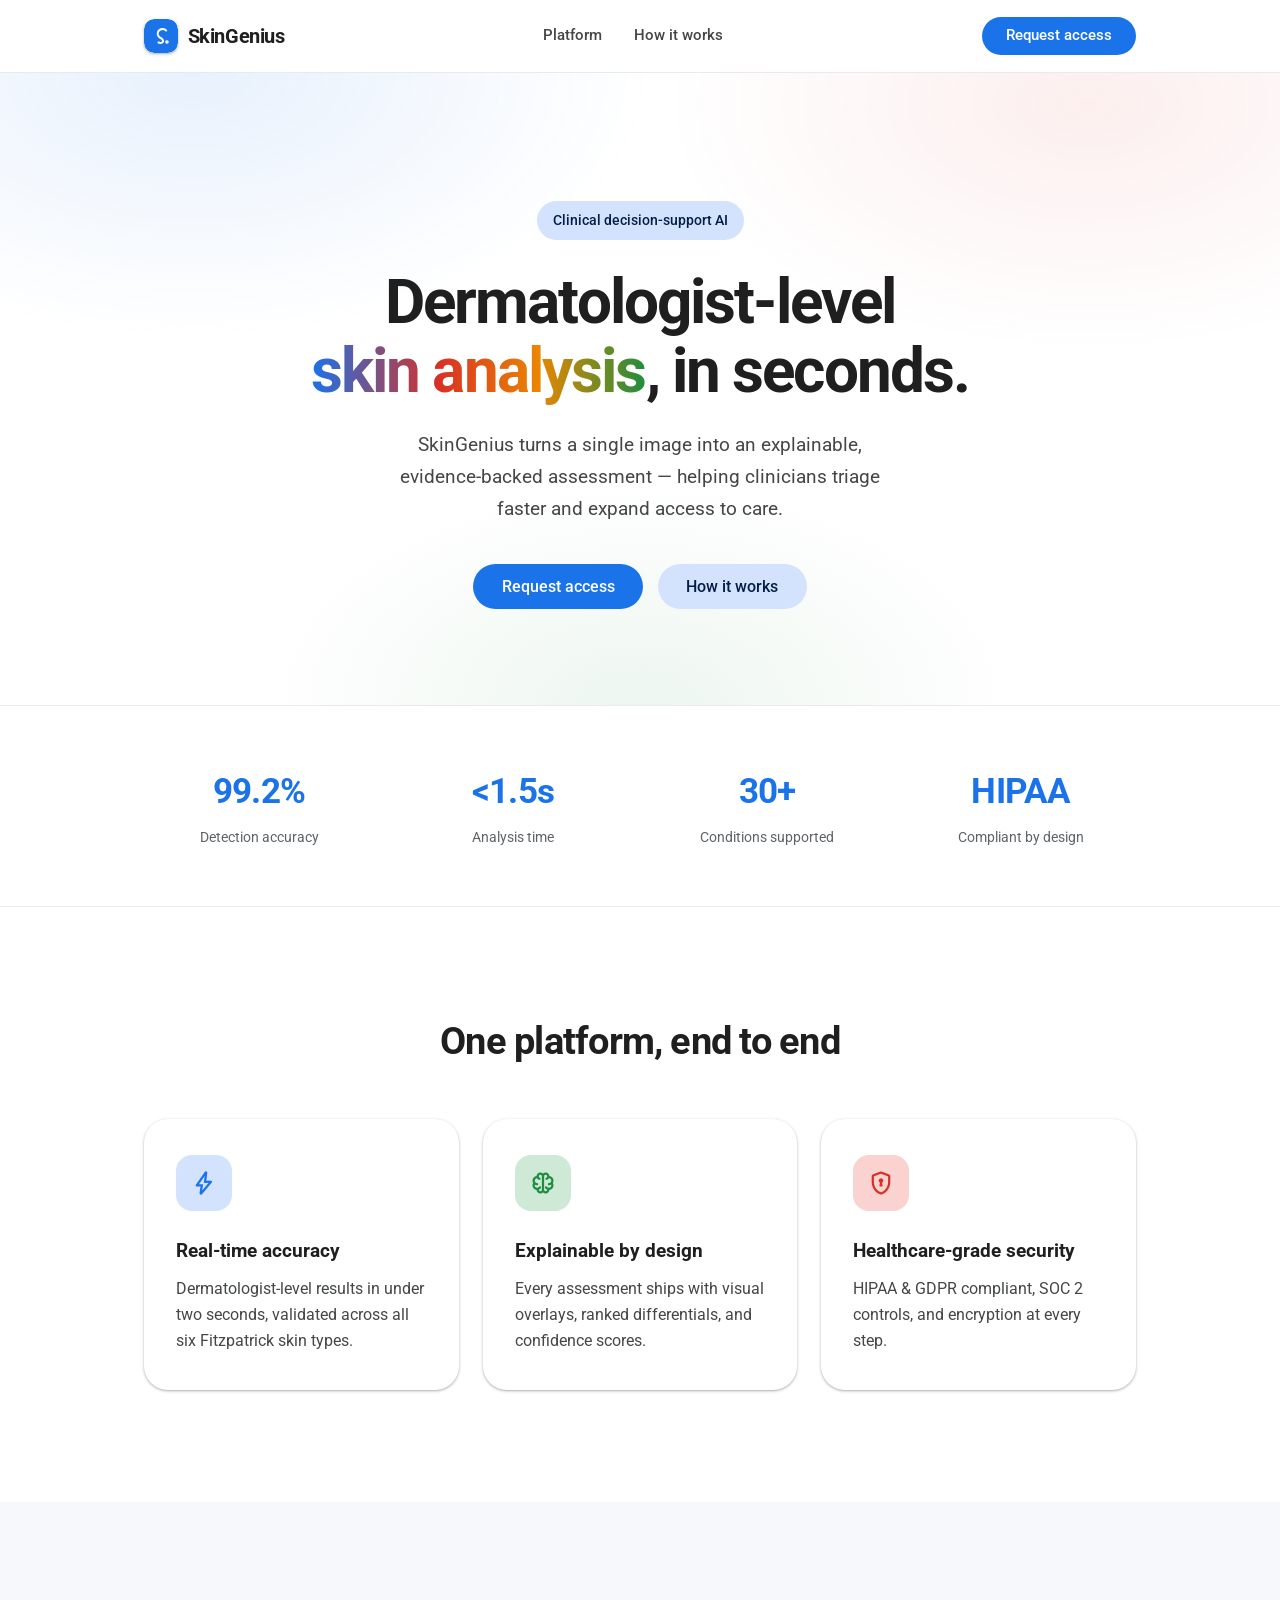
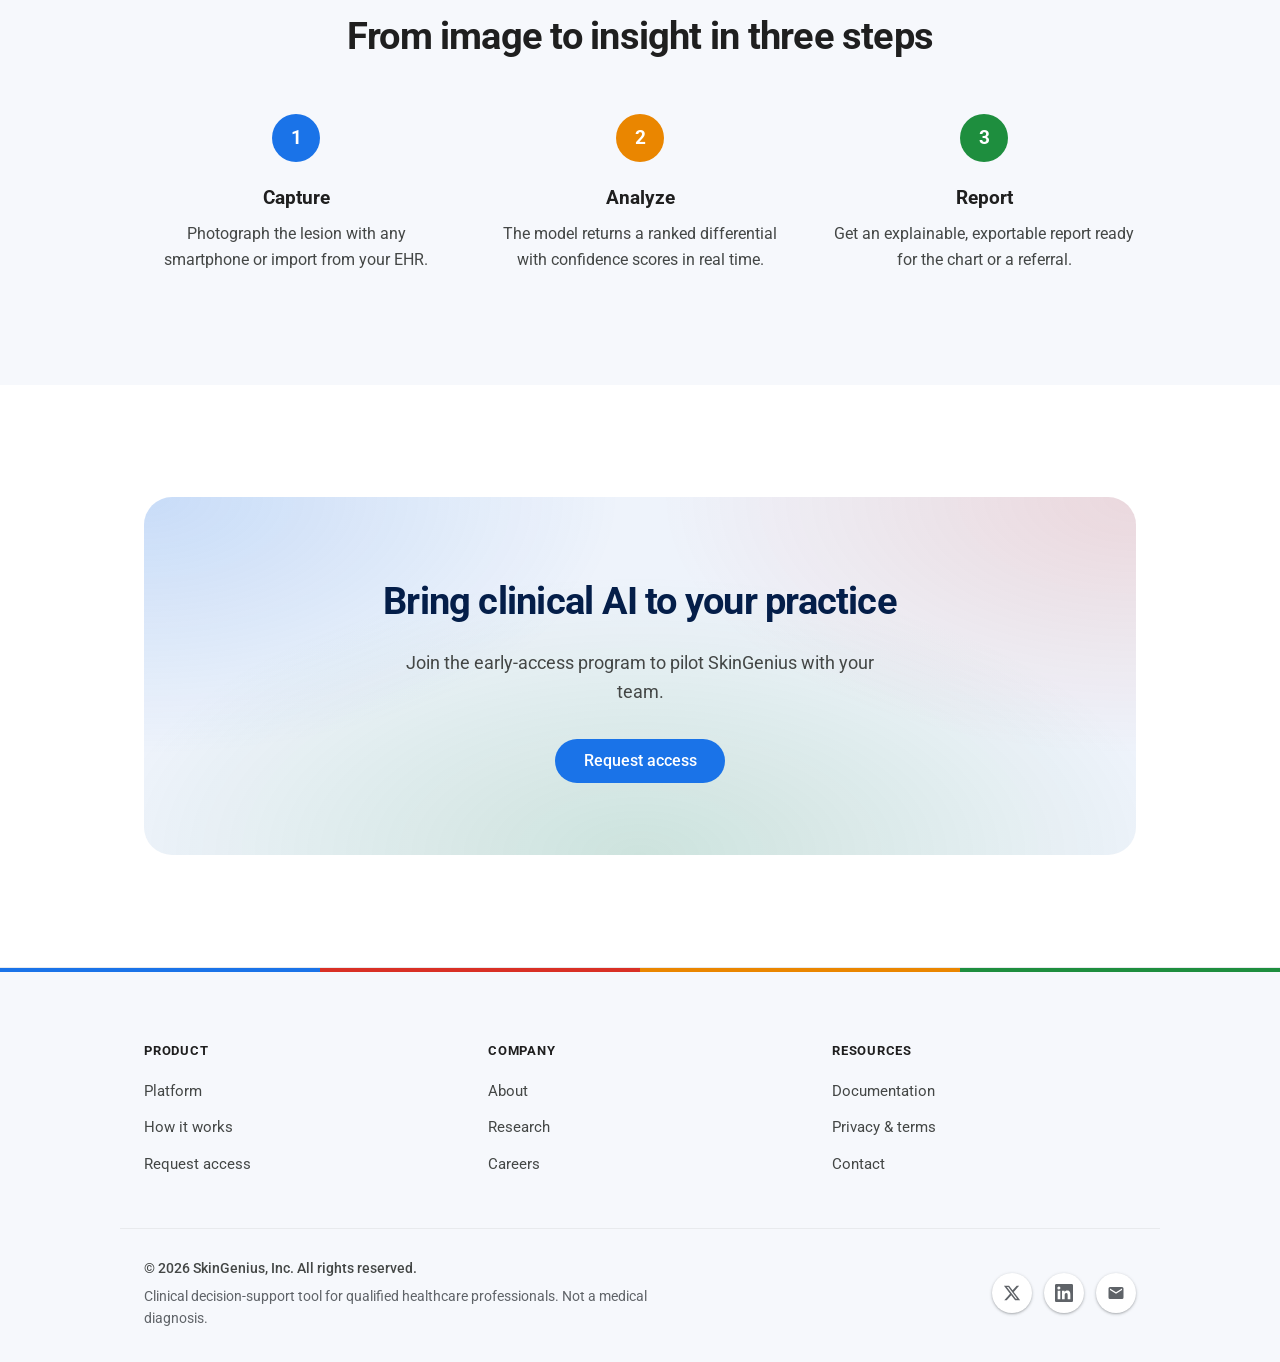
==== index.html @ 60e7fe48 "Reorganize footer into clean professional structure - Three evenly-spaced link columns (Product/Comp" ====
<!DOCTYPE html>
<html lang="en">
<head>
  <meta charset="UTF-8" />
  <meta name="viewport" content="width=device-width, initial-scale=1.0" />
  <meta
    name="description"
    content="SkinGenius — clinical AI that analyzes skin conditions in seconds, with dermatologist-level accuracy and healthcare-grade security."
  />
  <meta name="theme-color" content="#1a73e8" />
  <meta property="og:title" content="SkinGenius — Clinical AI for Skin Analysis" />
  <meta property="og:description" content="Dermatologist-level skin analysis in seconds." />
  <meta property="og:url" content="https://skingenius.app/" />
  <title>SkinGenius — Clinical AI for Skin Analysis</title>

  <link rel="preconnect" href="https://fonts.googleapis.com" />
  <link rel="preconnect" href="https://fonts.gstatic.com" crossorigin />
  <link
    href="https://fonts.googleapis.com/css2?family=Roboto:wght@400;500;700&display=swap"
    rel="stylesheet"
  />
  <link
    href="https://fonts.googleapis.com/css2?family=Material+Symbols+Rounded:opsz,wght,FILL,GRAD@24,400,0,0&icon_names=bolt,encrypted,neurology&display=block"
    rel="stylesheet"
  />

  <link rel="stylesheet" href="style.css" />
</head>
<body>
  <!-- ===== HEADER ===== -->
  <header class="header" id="top">
    <div class="container header-inner">
      <a class="logo" href="#top" aria-label="SkinGenius home">
        <svg class="logo-mark" viewBox="0 0 40 40" aria-hidden="true">
          <rect width="40" height="40" rx="12" fill="#1a73e8" />
          <path d="M26 13.5c-2-2-5.5-2.2-7.8-.4-2.3 1.8-2.7 5-1 7.3.9 1.2 2.3 1.9 3.6 2.8 1.3.9 2.2 2.4 1.2 3.9-1 1.5-3.4 1.6-5 .5"
            fill="none" stroke="#fff" stroke-width="2.4" stroke-linecap="round" />
          <circle cx="27" cy="27" r="2.1" fill="#fff" />
        </svg>
        <span class="logo-text">SkinGenius</span>
      </a>

      <nav class="nav" aria-label="Primary">
        <a href="#features">Platform</a>
        <a href="#how">How it works</a>
      </nav>

      <a class="btn btn-filled" href="#access">Request access</a>
    </div>
  </header>

  <main>
    <!-- ===== HERO ===== -->
    <section class="hero">
      <div class="container">
        <span class="chip">Clinical decision-support AI</span>
        <h1 class="hero-title">
          Dermatologist-level<br /><span class="grad-word">skin analysis</span>, in seconds.
        </h1>
        <p class="hero-sub">
          SkinGenius turns a single image into an explainable, evidence-backed
          assessment — helping clinicians triage faster and expand access to care.
        </p>
        <div class="hero-actions">
          <a class="btn btn-filled btn-lg" href="#access">Request access</a>
          <a class="btn btn-tonal btn-lg" href="#how">How it works</a>
        </div>
      </div>
    </section>

    <!-- ===== STATS ===== -->
    <section class="stats-band">
      <div class="container stats">
        <div class="stat"><dt class="c-blue">99.2%</dt><dd>Detection accuracy</dd></div>
        <div class="stat"><dt class="c-red">&lt;1.5s</dt><dd>Analysis time</dd></div>
        <div class="stat"><dt class="c-yellow">30+</dt><dd>Conditions supported</dd></div>
        <div class="stat"><dt class="c-green">HIPAA</dt><dd>Compliant by design</dd></div>
      </div>
    </section>

    <!-- ===== FEATURES ===== -->
    <section class="features" id="features">
      <div class="container">
        <h2 class="section-title">One platform, end to end</h2>
        <div class="feature-grid">
          <article class="card feature">
            <span class="feature-icon tone-blue"><span class="material-symbols-rounded" aria-hidden="true">bolt</span></span>
            <h3>Real-time accuracy</h3>
            <p>Dermatologist-level results in under two seconds, validated across all six Fitzpatrick skin types.</p>
          </article>
          <article class="card feature">
            <span class="feature-icon tone-green"><span class="material-symbols-rounded" aria-hidden="true">neurology</span></span>
            <h3>Explainable by design</h3>
            <p>Every assessment ships with visual overlays, ranked differentials, and confidence scores.</p>
          </article>
          <article class="card feature">
            <span class="feature-icon tone-red"><span class="material-symbols-rounded" aria-hidden="true">encrypted</span></span>
            <h3>Healthcare-grade security</h3>
            <p>HIPAA &amp; GDPR compliant, SOC 2 controls, and encryption at every step.</p>
          </article>
        </div>
      </div>
    </section>

    <!-- ===== HOW IT WORKS ===== -->
    <section class="how" id="how">
      <div class="container">
        <h2 class="section-title">From image to insight in three steps</h2>
        <ol class="steps">
          <li class="step"><span class="step-num bg-blue">1</span><h3>Capture</h3><p>Photograph the lesion with any smartphone or import from your EHR.</p></li>
          <li class="step"><span class="step-num bg-yellow">2</span><h3>Analyze</h3><p>The model returns a ranked differential with confidence scores in real time.</p></li>
          <li class="step"><span class="step-num bg-green">3</span><h3>Report</h3><p>Get an explainable, exportable report ready for the chart or a referral.</p></li>
        </ol>
      </div>
    </section>

    <!-- ===== CTA ===== -->
    <section class="cta" id="access">
      <div class="container">
        <div class="cta-inner">
          <h2 class="cta-title">Bring clinical AI to your practice</h2>
          <p class="cta-text">Join the early-access program to pilot SkinGenius with your team.</p>
          <a class="btn btn-filled btn-lg" href="mailto:access@skingenius.app">Request access</a>
        </div>
      </div>
    </section>
  </main>

  <!-- ===== FOOTER ===== -->
  <footer class="footer" id="footer">
    <!-- Google four-color accent -->
    <div class="footer-accent" aria-hidden="true"></div>

    <div class="container footer-grid">
      <div class="footer-col">
        <h4>Product</h4>
        <a href="#features">Platform</a>
        <a href="#how">How it works</a>
        <a href="#access">Request access</a>
      </div>

      <div class="footer-col">
        <h4>Company</h4>
        <a href="#">About</a>
        <a href="#">Research</a>
        <a href="#">Careers</a>
      </div>

      <div class="footer-col">
        <h4>Resources</h4>
        <a href="#">Documentation</a>
        <a href="#">Privacy &amp; terms</a>
        <a href="mailto:contact@skingenius.app">Contact</a>
      </div>
    </div>

    <div class="container footer-bottom">
      <div class="footer-bottom-text">
        <p class="footer-copy">© 2026 SkinGenius, Inc. All rights reserved.</p>
        <p class="footer-disclaimer">
          Clinical decision-support tool for qualified healthcare professionals. Not a medical diagnosis.
        </p>
      </div>

      <div class="footer-social">
        <a href="https://x.com/skingeniusx" target="_blank" rel="noopener" aria-label="SkinGenius on X" class="social social-blue">
          <svg viewBox="0 0 24 24" fill="currentColor" aria-hidden="true"><path d="M18.244 2.25h3.308l-7.227 8.26 8.502 11.24H16.17l-5.214-6.817L4.99 21.75H1.68l7.73-8.835L1.254 2.25H8.08l4.713 6.231zm-1.161 17.52h1.833L7.084 4.126H5.117z"/></svg>
        </a>
        <a href="https://www.linkedin.com/company/skingenius" target="_blank" rel="noopener" aria-label="SkinGenius on LinkedIn" class="social social-green">
          <svg viewBox="0 0 24 24" fill="currentColor" aria-hidden="true"><path d="M20.45 20.45h-3.56v-5.57c0-1.33-.02-3.04-1.85-3.04-1.85 0-2.13 1.45-2.13 2.94v5.67H9.35V9h3.42v1.56h.05c.48-.9 1.64-1.85 3.37-1.85 3.6 0 4.27 2.37 4.27 5.46v6.28zM5.34 7.43a2.07 2.07 0 1 1 0-4.13 2.07 2.07 0 0 1 0 4.13zM7.12 20.45H3.55V9h3.57v11.45zM22.22 0H1.77C.79 0 0 .77 0 1.73v20.54C0 23.22.79 24 1.77 24h20.45c.98 0 1.78-.78 1.78-1.73V1.73C24 .77 23.2 0 22.22 0z"/></svg>
        </a>
        <a href="mailto:contact@skingenius.app" aria-label="Email SkinGenius" class="social social-red">
          <svg viewBox="0 0 24 24" fill="currentColor" aria-hidden="true"><path d="M20 4H4a2 2 0 0 0-2 2v12a2 2 0 0 0 2 2h16a2 2 0 0 0 2-2V6a2 2 0 0 0-2-2zm0 4-8 5-8-5V6l8 5 8-5z"/></svg>
        </a>
      </div>
    </div>
  </footer>
</body>
</html>
---- style.css ----
/* ============================================================
   SkinGenius — Google Material, kept clean & beautiful
   Roboto · pill buttons · tonal surfaces · soft elevation
============================================================ */

.material-symbols-rounded {
  font-family: "Material Symbols Rounded";
  font-weight: normal;
  line-height: 1;
  -webkit-font-smoothing: antialiased;
}

:root {
  /* Google colors */
  --blue: #1a73e8;
  --blue-dark: #1559b8;
  --green: #1e8e3e;
  --red: #d93025;
  --yellow: #ea8600;

  /* Material roles */
  --primary: #1a73e8;
  --primary-container: #d3e3fd;
  --on-primary-container: #041e49;

  --ink: #1f1f1f;          /* on-surface */
  --body: #444746;         /* on-surface-variant */
  --muted: #5f6368;
  --line: #e8eaed;         /* outline-variant */

  --surface: #ffffff;
  --surface-soft: #f6f8fc; /* tonal surface */

  --max: 1040px;
  --gutter: 1.5rem;

  /* Material elevation */
  --elev-1: 0 1px 2px rgba(60, 64, 67, 0.3), 0 1px 3px 1px rgba(60, 64, 67, 0.1);
  --elev-2: 0 1px 2px rgba(60, 64, 67, 0.3), 0 2px 6px 2px rgba(60, 64, 67, 0.12);
}

*,
*::before,
*::after {
  margin: 0;
  padding: 0;
  box-sizing: border-box;
}

html {
  scroll-behavior: smooth;
}

body {
  font-family: "Roboto", -apple-system, BlinkMacSystemFont, "Segoe UI", Arial, sans-serif;
  background: var(--surface);
  color: var(--body);
  line-height: 1.65;
  font-size: 1.0625rem;
  -webkit-font-smoothing: antialiased;
  -moz-osx-font-smoothing: grayscale;
}

a {
  color: inherit;
  text-decoration: none;
}

.container {
  width: 100%;
  max-width: var(--max);
  margin-inline: auto;
  padding-inline: var(--gutter);
}

/* ---------- Buttons (Material pills) ---------- */
.btn {
  display: inline-flex;
  align-items: center;
  justify-content: center;
  font-family: inherit;
  font-weight: 500;
  font-size: 0.95rem;
  line-height: 1;
  padding: 0.7rem 1.5rem;
  border: none;
  border-radius: 999px;
  cursor: pointer;
  transition: background-color 0.18s ease, box-shadow 0.18s ease, transform 0.15s ease;
}

.btn:active {
  transform: scale(0.97);
}

.btn-lg {
  padding: 0.9rem 1.8rem;
  font-size: 1rem;
}

.btn-filled {
  background: var(--primary);
  color: #fff;
}

.btn-filled:hover {
  background: var(--blue-dark);
  box-shadow: var(--elev-2);
}

.btn-tonal {
  background: var(--primary-container);
  color: var(--on-primary-container);
}

.btn-tonal:hover {
  box-shadow: var(--elev-1);
}

/* ---------- Header ---------- */
.header {
  position: sticky;
  top: 0;
  z-index: 50;
  background: rgba(255, 255, 255, 0.85);
  backdrop-filter: blur(10px);
  -webkit-backdrop-filter: blur(10px);
  border-bottom: 1px solid var(--line);
}

.header-inner {
  display: flex;
  align-items: center;
  justify-content: space-between;
  height: 72px;
}

.logo {
  display: inline-flex;
  align-items: center;
  gap: 0.6rem;
}

.logo-mark {
  width: 34px;
  height: 34px;
  display: block;
  border-radius: 10px;
  box-shadow: var(--elev-1);
}

.logo-text {
  font-size: 1.25rem;
  font-weight: 700;
  letter-spacing: -0.02em;
  color: var(--ink);
}

.nav {
  display: flex;
  gap: 2rem;
  margin-inline: auto;
}

.nav a {
  font-size: 0.95rem;
  font-weight: 500;
  color: var(--body);
  transition: color 0.18s ease;
}

.nav a:hover {
  color: var(--primary);
}

/* ---------- Hero ---------- */
.hero {
  position: relative;
  text-align: center;
  padding: clamp(4.5rem, 11vw, 8rem) 0 clamp(3.5rem, 8vw, 6rem);
  background:
    radial-gradient(60% 70% at 15% 0%, rgba(26, 115, 232, 0.10), transparent 60%),
    radial-gradient(55% 65% at 85% 5%, rgba(217, 48, 37, 0.08), transparent 60%),
    radial-gradient(50% 60% at 50% 100%, rgba(30, 142, 62, 0.08), transparent 60%);
}

/* Multi-color Google gradient headline word */
.grad-word {
  background: linear-gradient(90deg, var(--blue) 0%, var(--red) 38%, var(--yellow) 68%, var(--green) 100%);
  -webkit-background-clip: text;
  background-clip: text;
  -webkit-text-fill-color: transparent;
}

.chip {
  display: inline-block;
  font-size: 0.875rem;
  font-weight: 500;
  color: var(--on-primary-container);
  background: var(--primary-container);
  padding: 0.5rem 1rem;
  border-radius: 999px;
  margin-bottom: 1.75rem;
}

.hero-title {
  font-size: clamp(2.4rem, 6vw, 3.9rem);
  font-weight: 700;
  line-height: 1.1;
  letter-spacing: -0.03em;
  color: var(--ink);
  margin-bottom: 1.5rem;
}

.hero-sub {
  max-width: 46ch;
  margin: 0 auto 2.5rem;
  font-size: clamp(1.05rem, 2vw, 1.2rem);
  color: var(--body);
}

.hero-actions {
  display: flex;
  justify-content: center;
  flex-wrap: wrap;
  gap: 0.9rem;
}

/* ---------- Stats ---------- */
.stats-band {
  border-top: 1px solid var(--line);
  border-bottom: 1px solid var(--line);
  padding: clamp(2.5rem, 5vw, 3.5rem) 0;
}

.stats {
  display: grid;
  grid-template-columns: repeat(4, 1fr);
  gap: 1.5rem;
}

.stat {
  text-align: center;
}

.stat dt {
  font-size: clamp(1.7rem, 3vw, 2.2rem);
  font-weight: 700;
  letter-spacing: -0.02em;
  color: var(--primary);
}

/* Colorful accents */
.c-blue { color: var(--blue); }
.c-red { color: var(--red); }
.c-yellow { color: var(--yellow); }
.c-green { color: var(--green); }

.bg-blue { background: var(--blue); }
.bg-red { background: var(--red); }
.bg-yellow { background: var(--yellow); }
.bg-green { background: var(--green); }

.stat dd {
  font-size: 0.9rem;
  color: var(--muted);
  margin-top: 0.35rem;
}

/* ---------- Section titles ---------- */
.section-title {
  font-size: clamp(1.8rem, 4vw, 2.4rem);
  font-weight: 700;
  line-height: 1.15;
  letter-spacing: -0.02em;
  color: var(--ink);
  text-align: center;
  margin-bottom: 3.5rem;
}

/* ---------- Cards ---------- */
.card {
  background: var(--surface);
  border-radius: 24px;
  box-shadow: var(--elev-1);
  transition: box-shadow 0.2s ease, transform 0.2s ease;
}

/* ---------- Features ---------- */
.features {
  padding: clamp(4.5rem, 9vw, 7rem) 0;
}

.feature-grid {
  display: grid;
  grid-template-columns: repeat(3, 1fr);
  gap: 1.5rem;
}

.feature {
  padding: 2.25rem 2rem;
}

.feature:hover {
  box-shadow: var(--elev-2);
  transform: translateY(-4px);
}

.feature-icon {
  display: inline-flex;
  align-items: center;
  justify-content: center;
  width: 56px;
  height: 56px;
  border-radius: 16px;
  margin-bottom: 1.5rem;
}

.feature-icon .material-symbols-rounded {
  font-size: 1.75rem;
}

.tone-blue { background: #d3e3fd; color: var(--blue); }
.tone-green { background: #ceead6; color: var(--green); }
.tone-red { background: #fad2cf; color: var(--red); }

.feature h3 {
  font-size: 1.2rem;
  font-weight: 700;
  color: var(--ink);
  margin-bottom: 0.6rem;
}

.feature p {
  font-size: 0.98rem;
  color: var(--body);
}

/* ---------- How it works ---------- */
.how {
  background: var(--surface-soft);
  padding: clamp(4.5rem, 9vw, 7rem) 0;
}

.steps {
  list-style: none;
  display: grid;
  grid-template-columns: repeat(3, 1fr);
  gap: 2.5rem;
}

.step {
  text-align: center;
}

.step-num {
  display: inline-flex;
  align-items: center;
  justify-content: center;
  width: 48px;
  height: 48px;
  border-radius: 50%;
  color: #fff;
  font-size: 1.2rem;
  font-weight: 700;
  margin-bottom: 1.25rem;
}

.step h3 {
  font-size: 1.2rem;
  font-weight: 700;
  color: var(--ink);
  margin-bottom: 0.5rem;
}

.step p {
  font-size: 0.98rem;
  color: var(--body);
}

/* ---------- CTA ---------- */
.cta {
  padding: clamp(4.5rem, 9vw, 7rem) 0;
}

.cta-inner {
  background:
    radial-gradient(80% 120% at 0% 0%, rgba(26, 115, 232, 0.18), transparent 60%),
    radial-gradient(80% 120% at 100% 0%, rgba(217, 48, 37, 0.14), transparent 60%),
    radial-gradient(90% 130% at 50% 100%, rgba(30, 142, 62, 0.16), transparent 60%),
    #eef3fb;
  border-radius: 28px;
  padding: clamp(2.75rem, 6vw, 4.5rem);
  text-align: center;
}

.cta-title {
  font-size: clamp(1.8rem, 4vw, 2.4rem);
  font-weight: 700;
  letter-spacing: -0.02em;
  color: var(--on-primary-container);
  margin-bottom: 1rem;
}

.cta-text {
  max-width: 48ch;
  margin: 0 auto 2rem;
  font-size: 1.1rem;
  color: var(--body);
}

/* ---------- Footer ---------- */
.footer {
  position: relative;
  background: var(--surface-soft);
  border-top: 1px solid var(--line);
  padding: clamp(3rem, 6vw, 4.5rem) 0 2rem;
}

/* Google four-color accent bar across the top */
.footer-accent {
  position: absolute;
  top: 0;
  left: 0;
  right: 0;
  height: 4px;
  background: linear-gradient(
    90deg,
    var(--blue) 0% 25%,
    var(--red) 25% 50%,
    var(--yellow) 50% 75%,
    var(--green) 75% 100%
  );
}

.footer-grid {
  display: grid;
  grid-template-columns: repeat(3, 1fr);
  gap: 2.5rem;
  padding-bottom: 2.5rem;
}

.footer-social {
  display: flex;
  gap: 0.75rem;
  flex-shrink: 0;
}

.social {
  display: inline-flex;
  align-items: center;
  justify-content: center;
  width: 40px;
  height: 40px;
  border-radius: 50%;
  background: var(--surface);
  color: var(--muted);
  box-shadow: var(--elev-1);
  transition: transform 0.18s ease, color 0.18s ease, box-shadow 0.18s ease;
}

.social svg {
  width: 18px;
  height: 18px;
}

.social:hover {
  transform: translateY(-2px);
  box-shadow: var(--elev-2);
}

.social-blue:hover { color: var(--blue); }
.social-green:hover { color: var(--green); }
.social-red:hover { color: var(--red); }

.footer-col h4 {
  font-size: 0.8rem;
  font-weight: 700;
  text-transform: uppercase;
  letter-spacing: 0.06em;
  color: var(--ink);
  margin-bottom: 1.1rem;
}

.footer-col a {
  display: block;
  font-size: 0.95rem;
  color: var(--body);
  margin-bottom: 0.7rem;
  transition: color 0.18s ease;
}

.footer-col a:hover {
  color: var(--primary);
}

.footer-bottom {
  display: flex;
  align-items: center;
  justify-content: space-between;
  flex-wrap: wrap;
  gap: 1.5rem;
  padding-top: 1.75rem;
  border-top: 1px solid var(--line);
}

.footer-bottom-text {
  min-width: 0;
}

.footer-copy {
  font-size: 0.9rem;
  font-weight: 500;
  color: var(--body);
  margin-bottom: 0.25rem;
}

.footer-disclaimer {
  max-width: 70ch;
  font-size: 0.85rem;
  color: var(--muted);
}

/* ---------- Responsive ---------- */
@media (max-width: 760px) {
  .nav {
    display: none;
  }
  .stats {
    grid-template-columns: repeat(2, 1fr);
    gap: 2rem;
  }
  .feature-grid,
  .steps {
    grid-template-columns: 1fr;
    gap: 1.5rem;
  }
  .footer-grid {
    grid-template-columns: repeat(3, 1fr);
    gap: 2rem;
  }
}

@media (max-width: 560px) {
  :root {
    --gutter: 1.25rem;
  }
  .hero-actions {
    flex-direction: column;
    align-items: stretch;
  }
  .btn-lg {
    width: 100%;
  }
  .footer-grid {
    grid-template-columns: 1fr 1fr;
    gap: 2rem;
  }
  .footer-bottom {
    flex-direction: column-reverse;
    align-items: flex-start;
  }
}
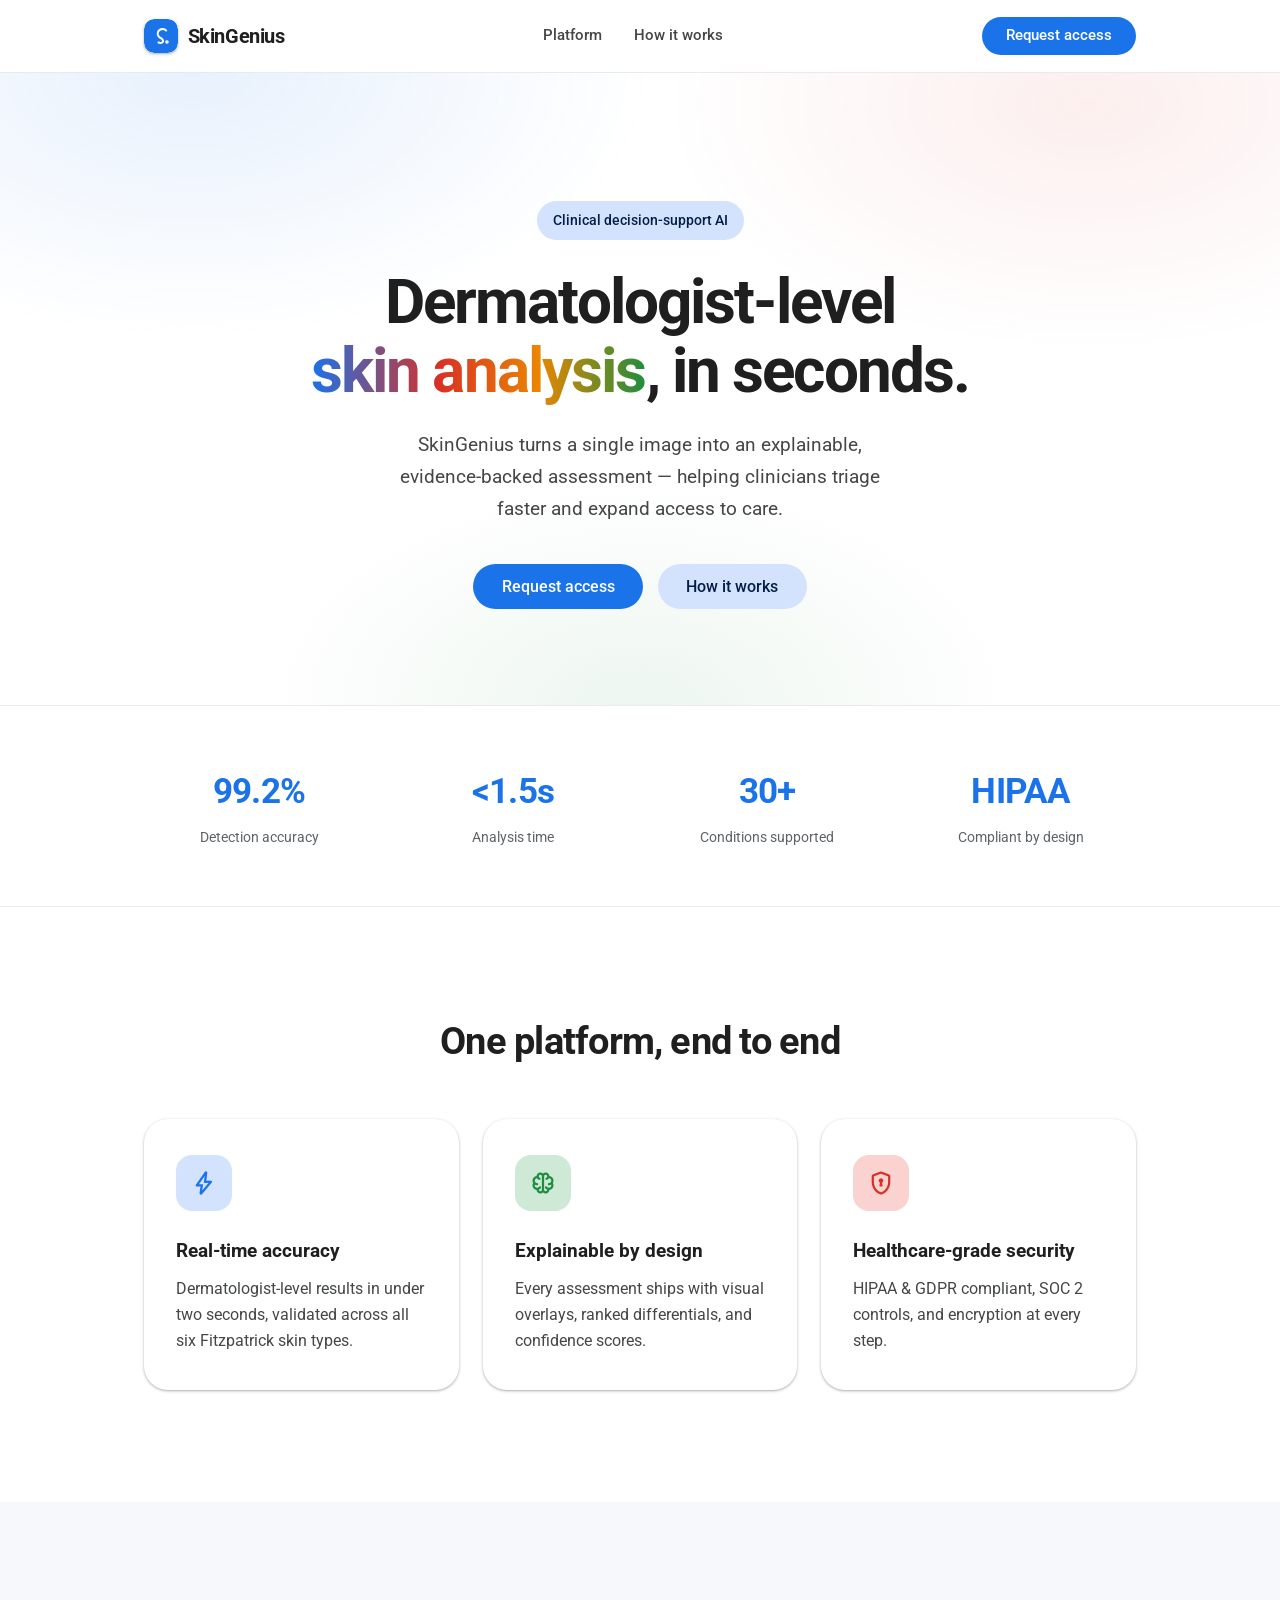
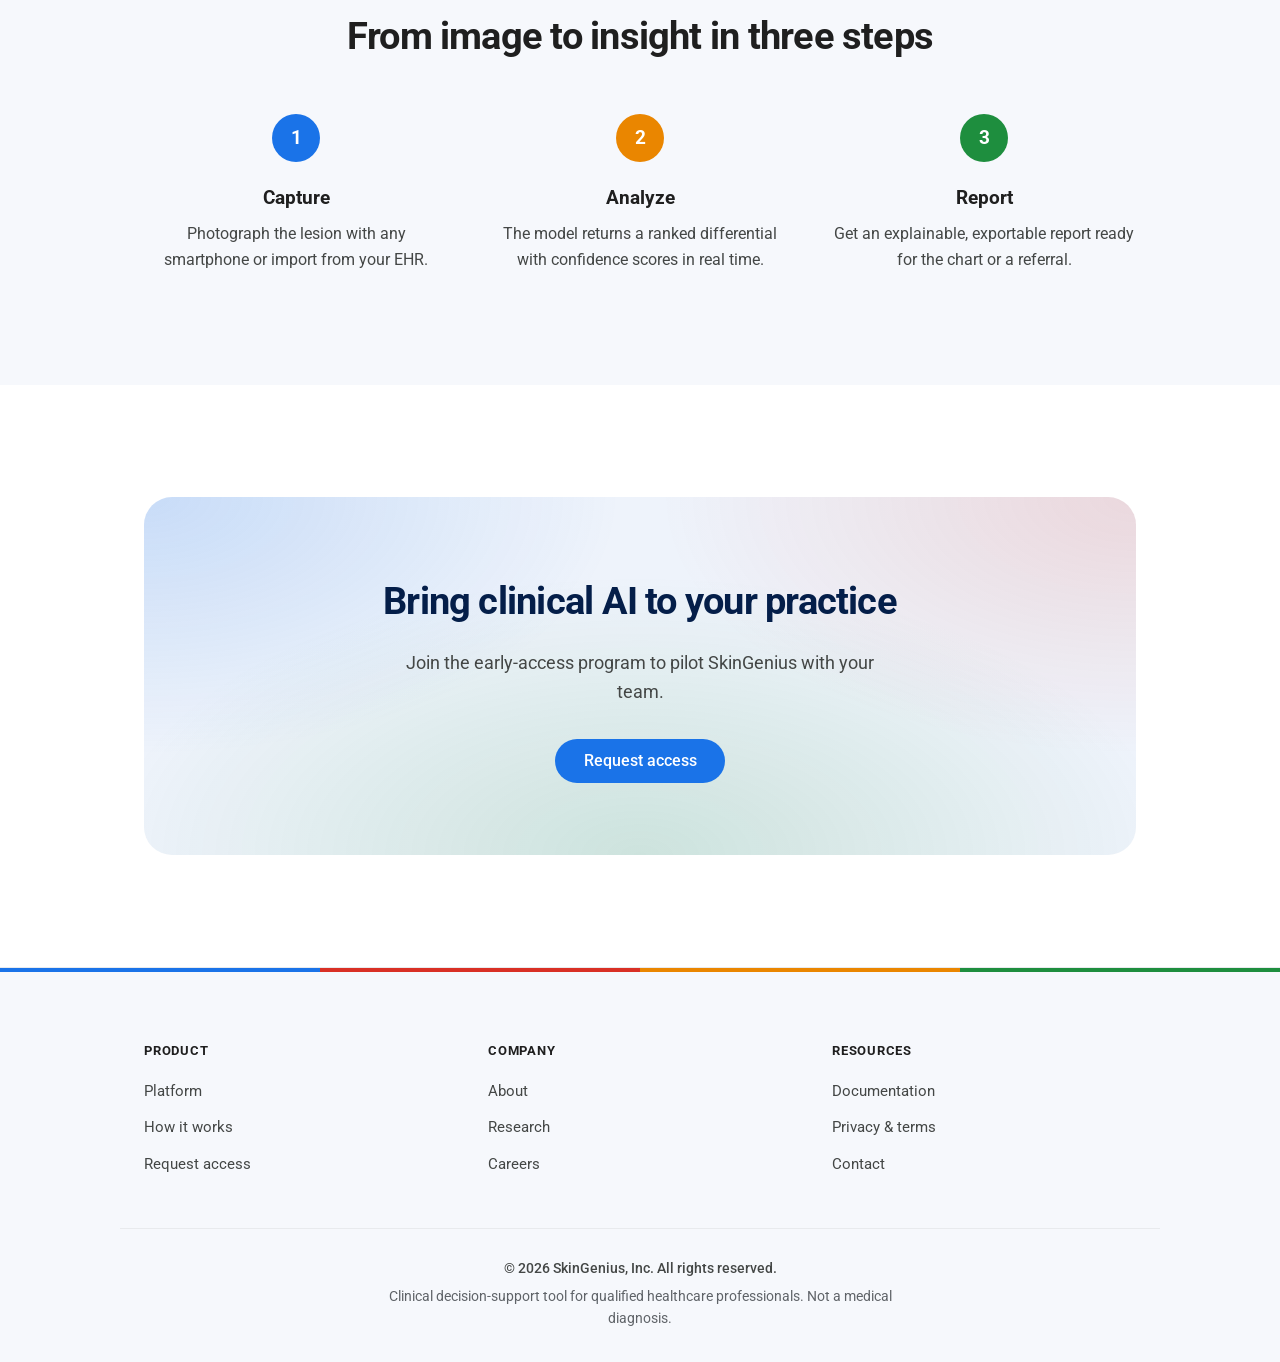
==== commit 3fcab040: "Remove footer social icons; center copyright and disclaimer" ====
--- a/index.html
+++ b/index.html
@@ -161,18 +161,6 @@
           Clinical decision-support tool for qualified healthcare professionals. Not a medical diagnosis.
         </p>
       </div>
-
-      <div class="footer-social">
-        <a href="https://x.com/skingeniusx" target="_blank" rel="noopener" aria-label="SkinGenius on X" class="social social-blue">
-          <svg viewBox="0 0 24 24" fill="currentColor" aria-hidden="true"><path d="M18.244 2.25h3.308l-7.227 8.26 8.502 11.24H16.17l-5.214-6.817L4.99 21.75H1.68l7.73-8.835L1.254 2.25H8.08l4.713 6.231zm-1.161 17.52h1.833L7.084 4.126H5.117z"/></svg>
-        </a>
-        <a href="https://www.linkedin.com/company/skingenius" target="_blank" rel="noopener" aria-label="SkinGenius on LinkedIn" class="social social-green">
-          <svg viewBox="0 0 24 24" fill="currentColor" aria-hidden="true"><path d="M20.45 20.45h-3.56v-5.57c0-1.33-.02-3.04-1.85-3.04-1.85 0-2.13 1.45-2.13 2.94v5.67H9.35V9h3.42v1.56h.05c.48-.9 1.64-1.85 3.37-1.85 3.6 0 4.27 2.37 4.27 5.46v6.28zM5.34 7.43a2.07 2.07 0 1 1 0-4.13 2.07 2.07 0 0 1 0 4.13zM7.12 20.45H3.55V9h3.57v11.45zM22.22 0H1.77C.79 0 0 .77 0 1.73v20.54C0 23.22.79 24 1.77 24h20.45c.98 0 1.78-.78 1.78-1.73V1.73C24 .77 23.2 0 22.22 0z"/></svg>
-        </a>
-        <a href="mailto:contact@skingenius.app" aria-label="Email SkinGenius" class="social social-red">
-          <svg viewBox="0 0 24 24" fill="currentColor" aria-hidden="true"><path d="M20 4H4a2 2 0 0 0-2 2v12a2 2 0 0 0 2 2h16a2 2 0 0 0 2-2V6a2 2 0 0 0-2-2zm0 4-8 5-8-5V6l8 5 8-5z"/></svg>
-        </a>
-      </div>
     </div>
   </footer>
 </body>
--- a/style.css
+++ b/style.css
@@ -495,17 +495,12 @@
 }
 
 .footer-bottom {
-  display: flex;
-  align-items: center;
-  justify-content: space-between;
-  flex-wrap: wrap;
-  gap: 1.5rem;
   padding-top: 1.75rem;
   border-top: 1px solid var(--line);
 }
 
 .footer-bottom-text {
-  min-width: 0;
+  text-align: center;
 }
 
 .footer-copy {
@@ -517,6 +512,7 @@
 
 .footer-disclaimer {
   max-width: 70ch;
+  margin-inline: auto;
   font-size: 0.85rem;
   color: var(--muted);
 }
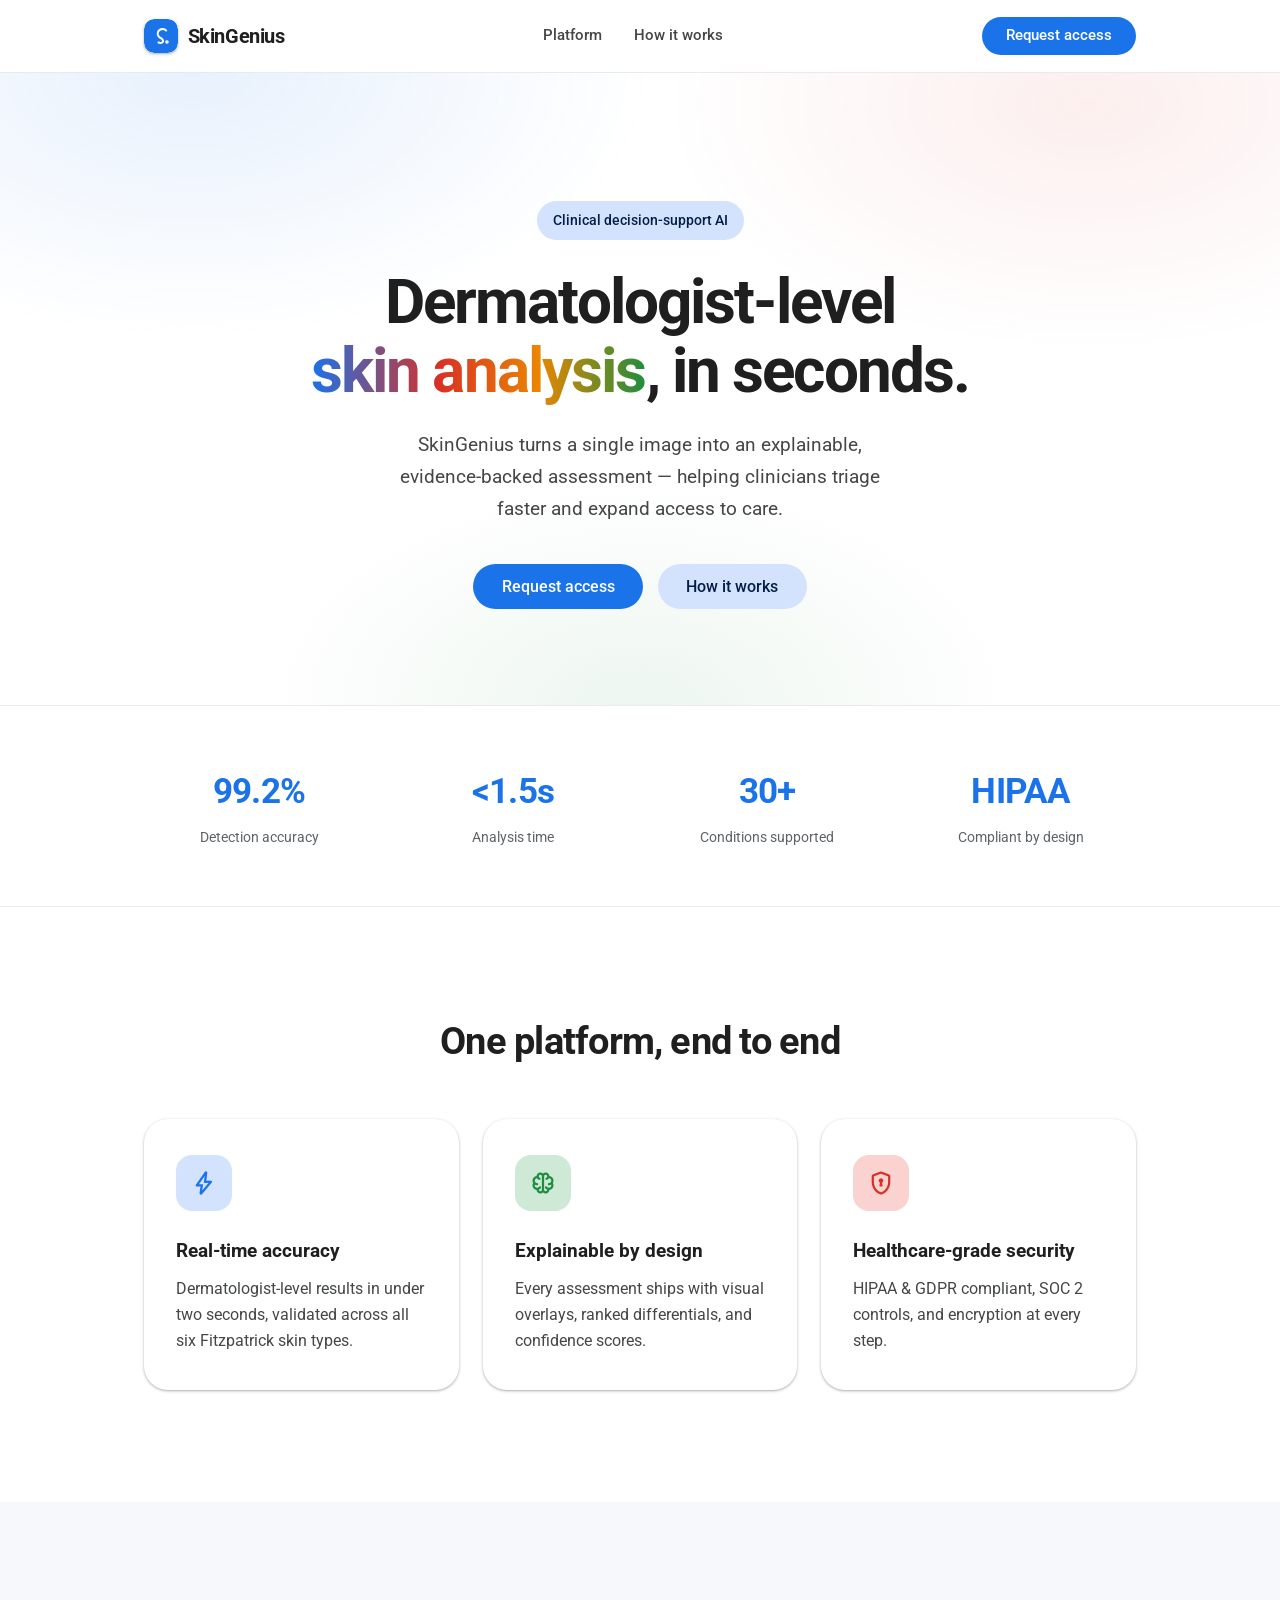
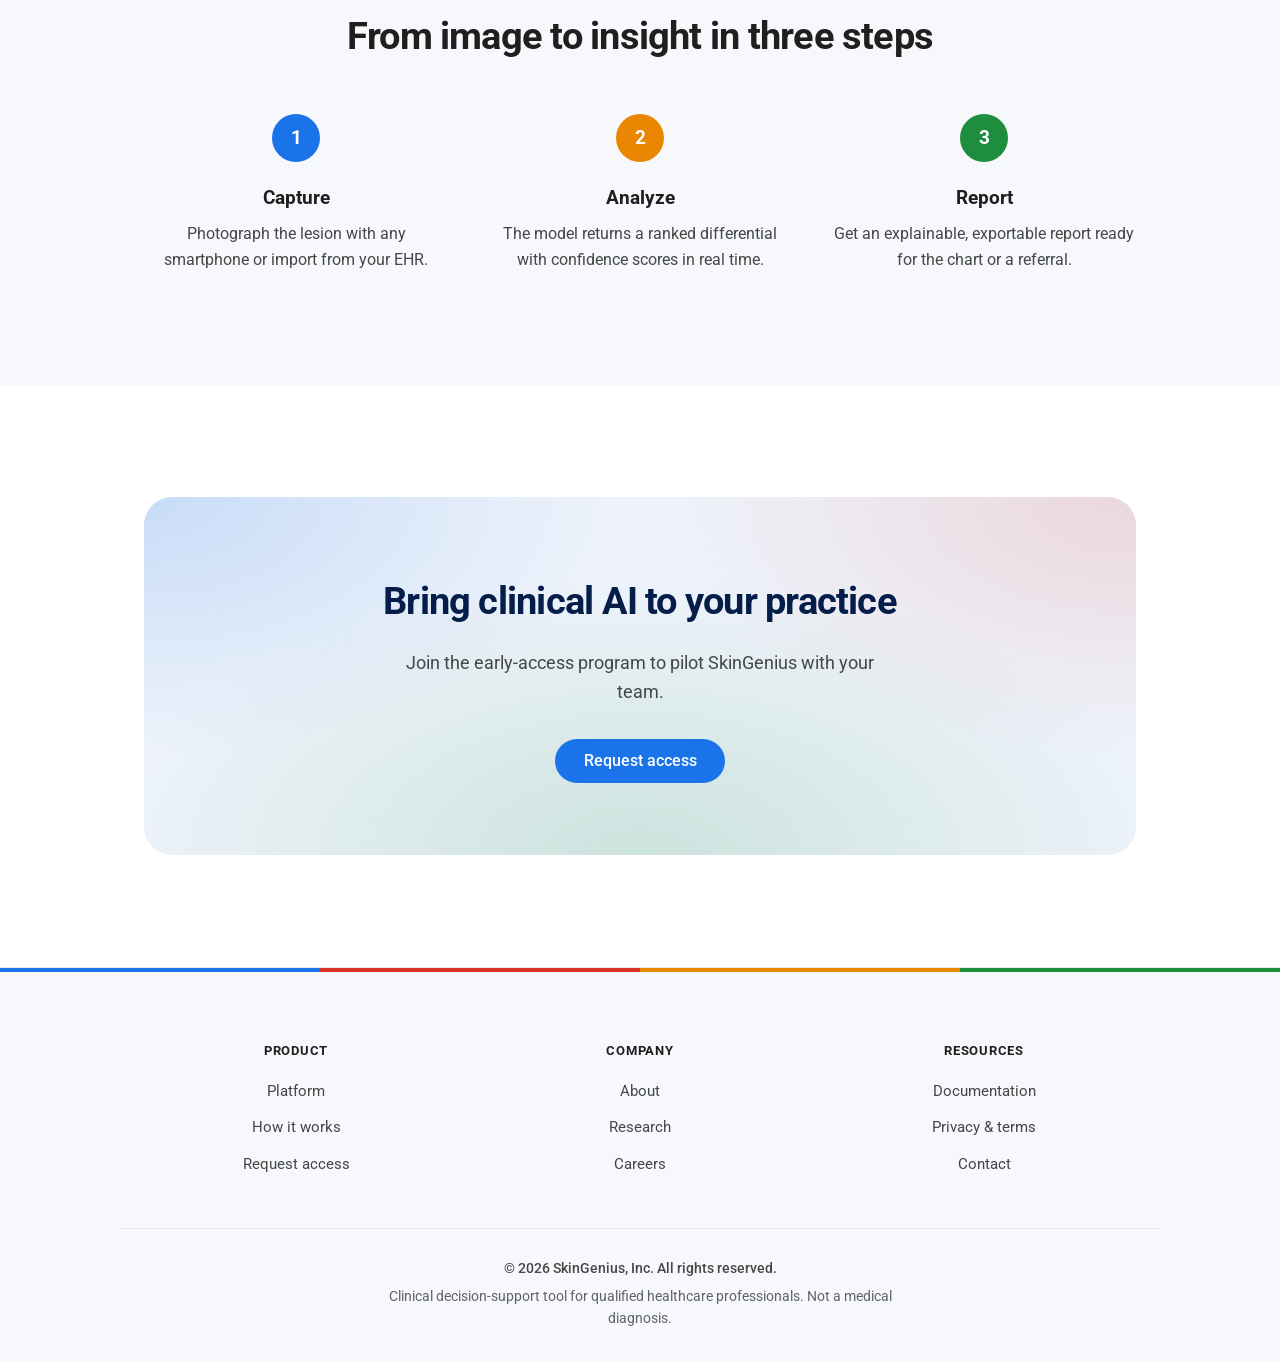
==== commit d8ae2f91: "Point Request access button to contact@skingenius.app" ====
--- a/index.html
+++ b/index.html
@@ -120,7 +120,7 @@
         <div class="cta-inner">
           <h2 class="cta-title">Bring clinical AI to your practice</h2>
           <p class="cta-text">Join the early-access program to pilot SkinGenius with your team.</p>
-          <a class="btn btn-filled btn-lg" href="mailto:access@skingenius.app">Request access</a>
+          <a class="btn btn-filled btn-lg" href="mailto:contact@skingenius.app">Request access</a>
         </div>
       </div>
     </section>
--- a/style.css
+++ b/style.css
@@ -438,6 +438,7 @@
   grid-template-columns: repeat(3, 1fr);
   gap: 2.5rem;
   padding-bottom: 2.5rem;
+  text-align: center;
 }
 
 .footer-social {
